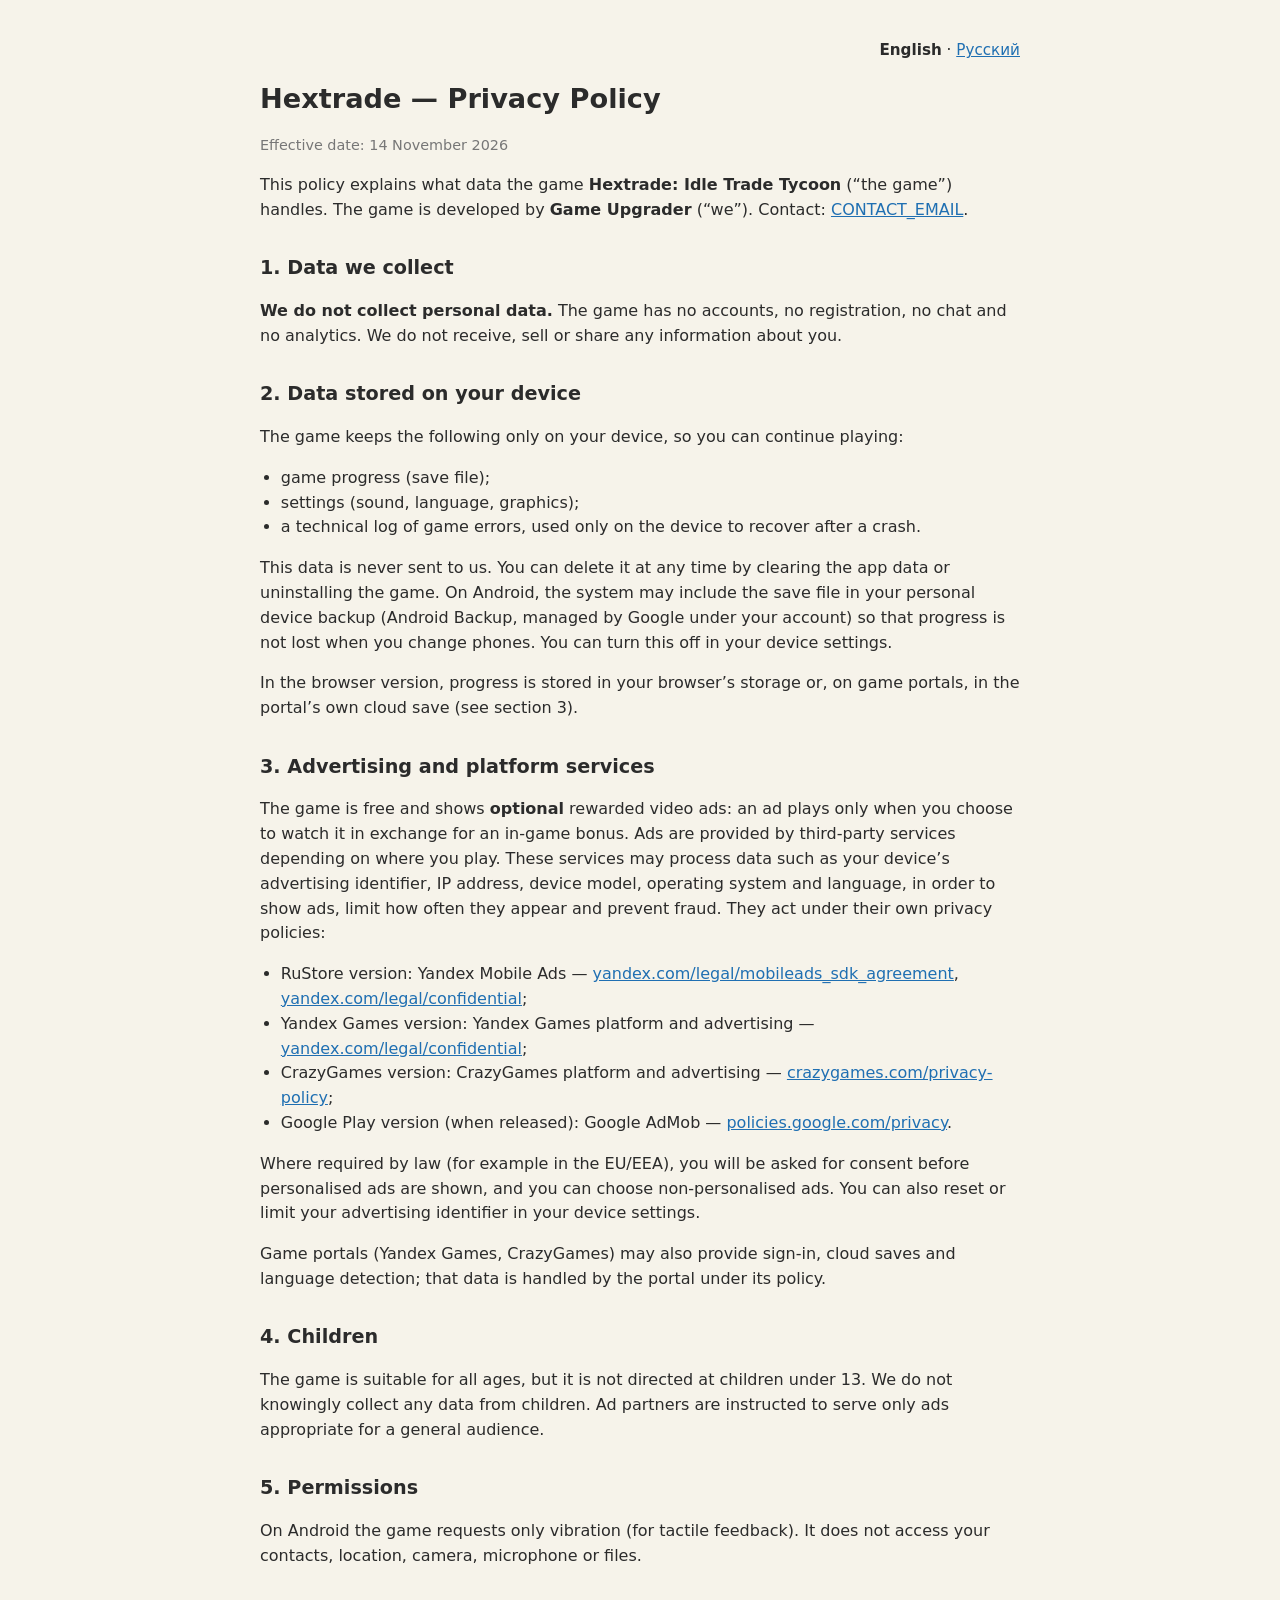
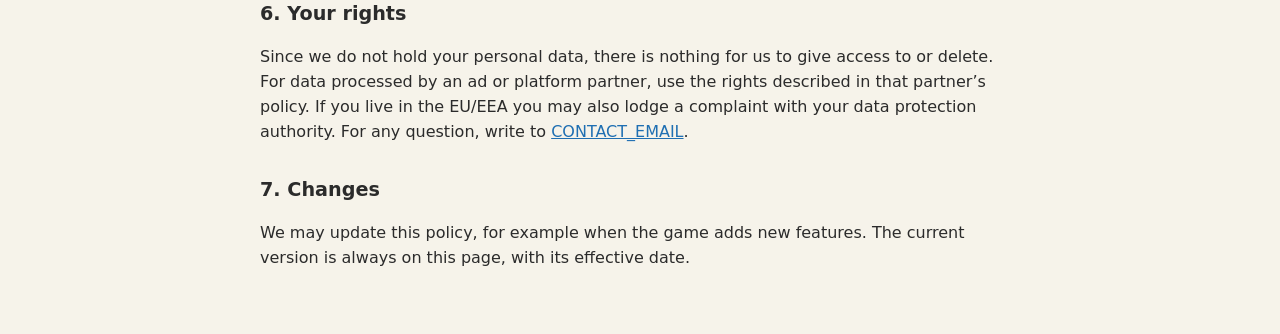
==== privacy/index.html @ d02058a3 "Site: home page + privacy policy (EN/RU)" ====
<!doctype html>
<html lang="en">
<head>
<meta charset="utf-8">
<meta name="viewport" content="width=device-width, initial-scale=1">
<title>Hextrade — Privacy Policy</title>
<link rel="stylesheet" href="../style.css">
</head>
<body>
<main>
<p class="lang"><b>English</b> · <a href="ru.html">Русский</a></p>
<h1>Hextrade — Privacy Policy</h1>
<p class="muted">Effective date: 14 November 2026</p>

<p>This policy explains what data the game <b>Hextrade: Idle Trade Tycoon</b> (“the game”) handles.
The game is developed by <b>Game Upgrader</b> (“we”). Contact: <a href="mailto:CONTACT_EMAIL">CONTACT_EMAIL</a>.</p>

<h2>1. Data we collect</h2>
<p><b>We do not collect personal data.</b> The game has no accounts, no registration, no chat and no analytics.
We do not receive, sell or share any information about you.</p>

<h2>2. Data stored on your device</h2>
<p>The game keeps the following only on your device, so you can continue playing:</p>
<ul>
<li>game progress (save file);</li>
<li>settings (sound, language, graphics);</li>
<li>a technical log of game errors, used only on the device to recover after a crash.</li>
</ul>
<p>This data is never sent to us. You can delete it at any time by clearing the app data or uninstalling the game.
On Android, the system may include the save file in your personal device backup (Android Backup, managed by Google under your account)
so that progress is not lost when you change phones. You can turn this off in your device settings.</p>
<p>In the browser version, progress is stored in your browser’s storage or, on game portals, in the portal’s own cloud save
(see section 3).</p>

<h2>3. Advertising and platform services</h2>
<p>The game is free and shows <b>optional</b> rewarded video ads: an ad plays only when you choose to watch it in exchange for an in-game bonus.
Ads are provided by third-party services depending on where you play. These services may process data such as your device’s advertising identifier,
IP address, device model, operating system and language, in order to show ads, limit how often they appear and prevent fraud.
They act under their own privacy policies:</p>
<ul>
<li>RuStore version: Yandex Mobile Ads — <a href="https://yandex.com/legal/mobileads_sdk_agreement/">yandex.com/legal/mobileads_sdk_agreement</a>, <a href="https://yandex.com/legal/confidential/">yandex.com/legal/confidential</a>;</li>
<li>Yandex Games version: Yandex Games platform and advertising — <a href="https://yandex.com/legal/confidential/">yandex.com/legal/confidential</a>;</li>
<li>CrazyGames version: CrazyGames platform and advertising — <a href="https://www.crazygames.com/privacy-policy">crazygames.com/privacy-policy</a>;</li>
<li>Google Play version (when released): Google AdMob — <a href="https://policies.google.com/privacy">policies.google.com/privacy</a>.</li>
</ul>
<p>Where required by law (for example in the EU/EEA), you will be asked for consent before personalised ads are shown,
and you can choose non-personalised ads. You can also reset or limit your advertising identifier in your device settings.</p>
<p>Game portals (Yandex Games, CrazyGames) may also provide sign-in, cloud saves and language detection; that data is handled by the portal under its policy.</p>

<h2>4. Children</h2>
<p>The game is suitable for all ages, but it is not directed at children under 13. We do not knowingly collect any data from children.
Ad partners are instructed to serve only ads appropriate for a general audience.</p>

<h2>5. Permissions</h2>
<p>On Android the game requests only vibration (for tactile feedback). It does not access your contacts, location, camera, microphone or files.</p>

<h2>6. Your rights</h2>
<p>Since we do not hold your personal data, there is nothing for us to give access to or delete. For data processed by an ad or platform partner,
use the rights described in that partner’s policy. If you live in the EU/EEA you may also lodge a complaint with your data protection authority.
For any question, write to <a href="mailto:CONTACT_EMAIL">CONTACT_EMAIL</a>.</p>

<h2>7. Changes</h2>
<p>We may update this policy, for example when the game adds new features. The current version is always on this page, with its effective date.</p>
</main>
</body>
</html>
---- style.css ----
body{margin:0;background:#f6f3ea;color:#2b2b2b;font:16px/1.55 system-ui,-apple-system,"Segoe UI",Roboto,sans-serif}
main{max-width:760px;margin:0 auto;padding:24px 18px 48px}
h1{font-size:1.7em;margin:.3em 0 .2em}
h2{font-size:1.2em;margin:1.6em 0 .4em}
a{color:#1f6fb2}
.muted{color:#777;font-size:.9em}
.lang{text-align:right;font-size:.95em}
ul{padding-left:1.3em}
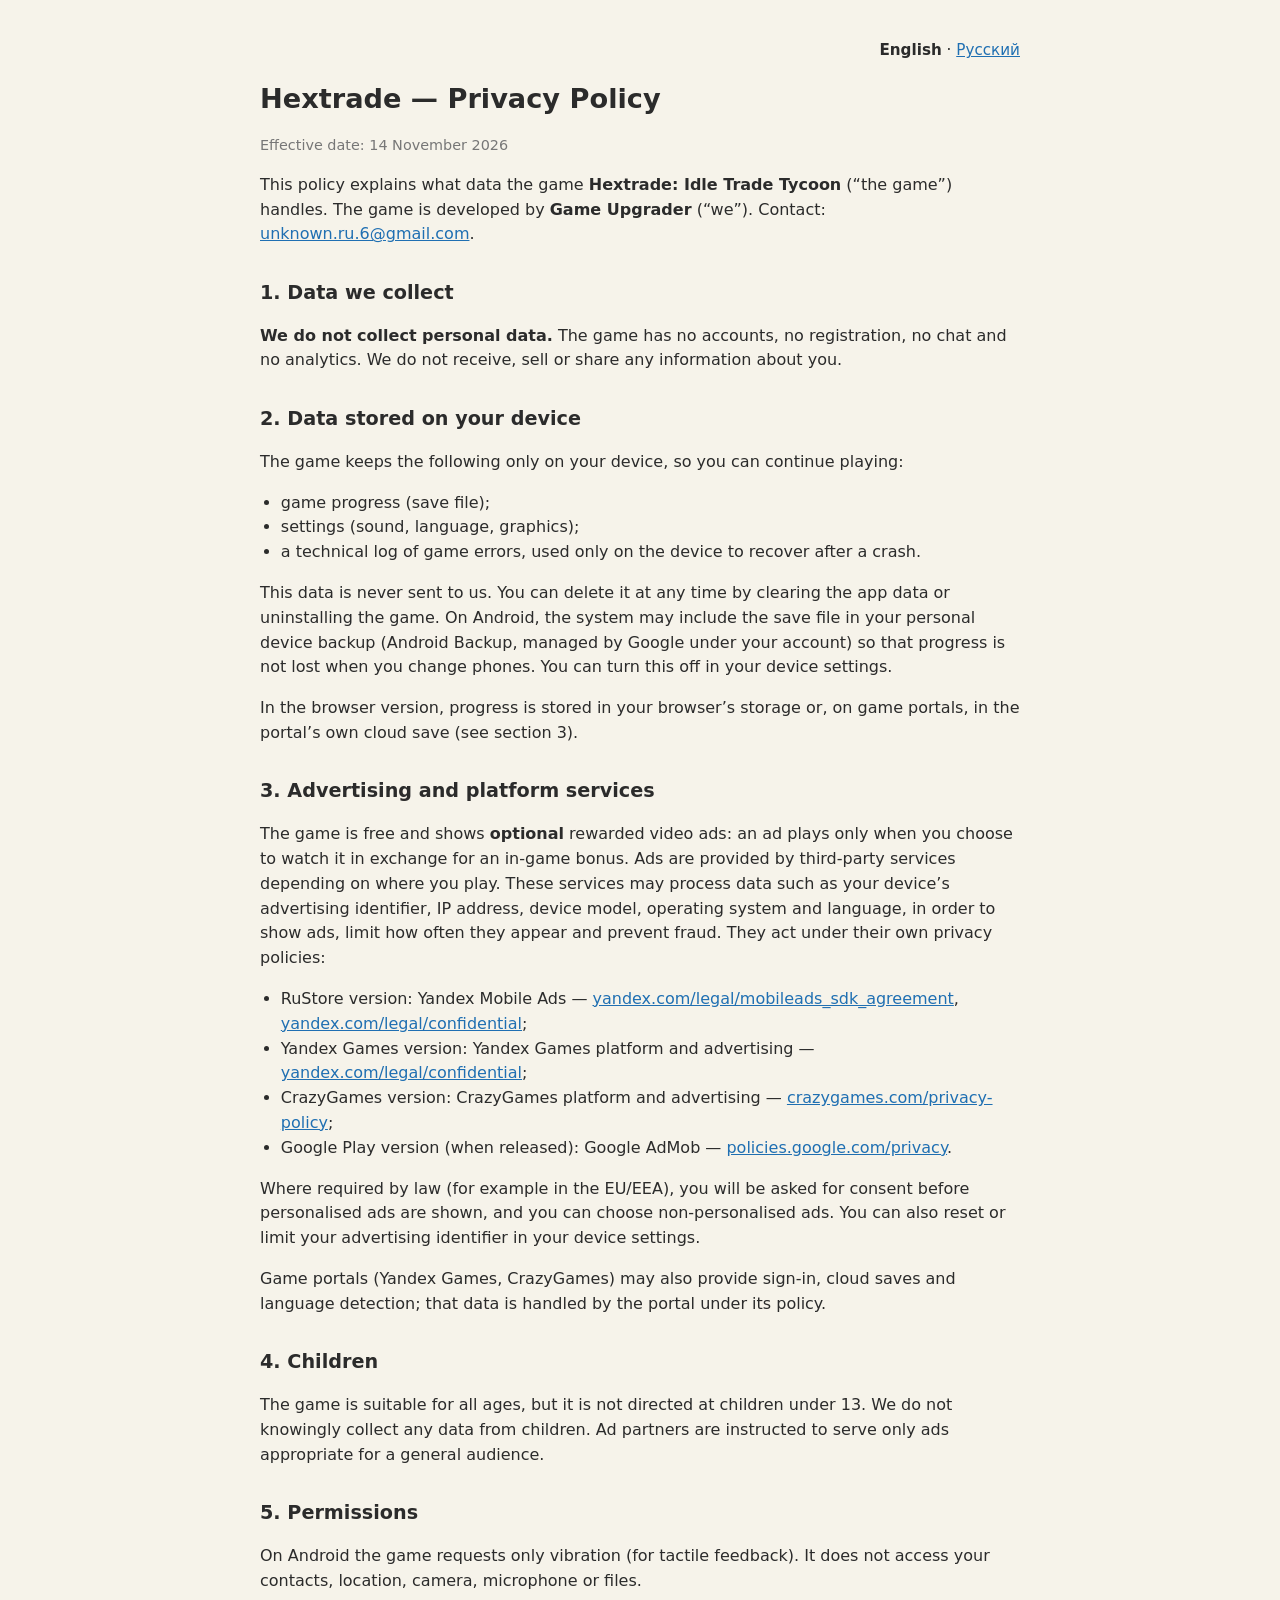
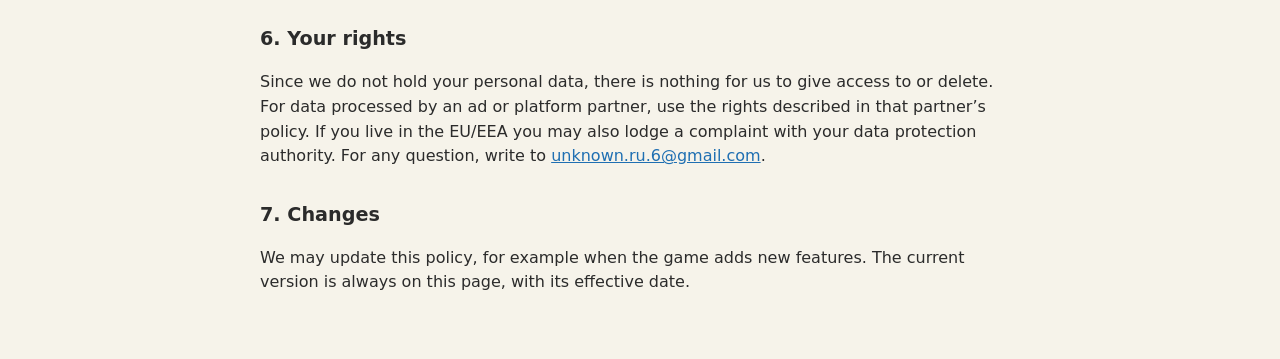
==== commit ee3f8d0f: "Contact e-mail" ====
--- a/privacy/index.html
+++ b/privacy/index.html
@@ -13,7 +13,7 @@
 <p class="muted">Effective date: 14 November 2026</p>
 
 <p>This policy explains what data the game <b>Hextrade: Idle Trade Tycoon</b> (“the game”) handles.
-The game is developed by <b>Game Upgrader</b> (“we”). Contact: <a href="mailto:CONTACT_EMAIL">CONTACT_EMAIL</a>.</p>
+The game is developed by <b>Game Upgrader</b> (“we”). Contact: <a href="mailto:unknown.ru.6@gmail.com">unknown.ru.6@gmail.com</a>.</p>
 
 <h2>1. Data we collect</h2>
 <p><b>We do not collect personal data.</b> The game has no accounts, no registration, no chat and no analytics.
@@ -57,7 +57,7 @@
 <h2>6. Your rights</h2>
 <p>Since we do not hold your personal data, there is nothing for us to give access to or delete. For data processed by an ad or platform partner,
 use the rights described in that partner’s policy. If you live in the EU/EEA you may also lodge a complaint with your data protection authority.
-For any question, write to <a href="mailto:CONTACT_EMAIL">CONTACT_EMAIL</a>.</p>
+For any question, write to <a href="mailto:unknown.ru.6@gmail.com">unknown.ru.6@gmail.com</a>.</p>
 
 <h2>7. Changes</h2>
 <p>We may update this policy, for example when the game adds new features. The current version is always on this page, with its effective date.</p>
